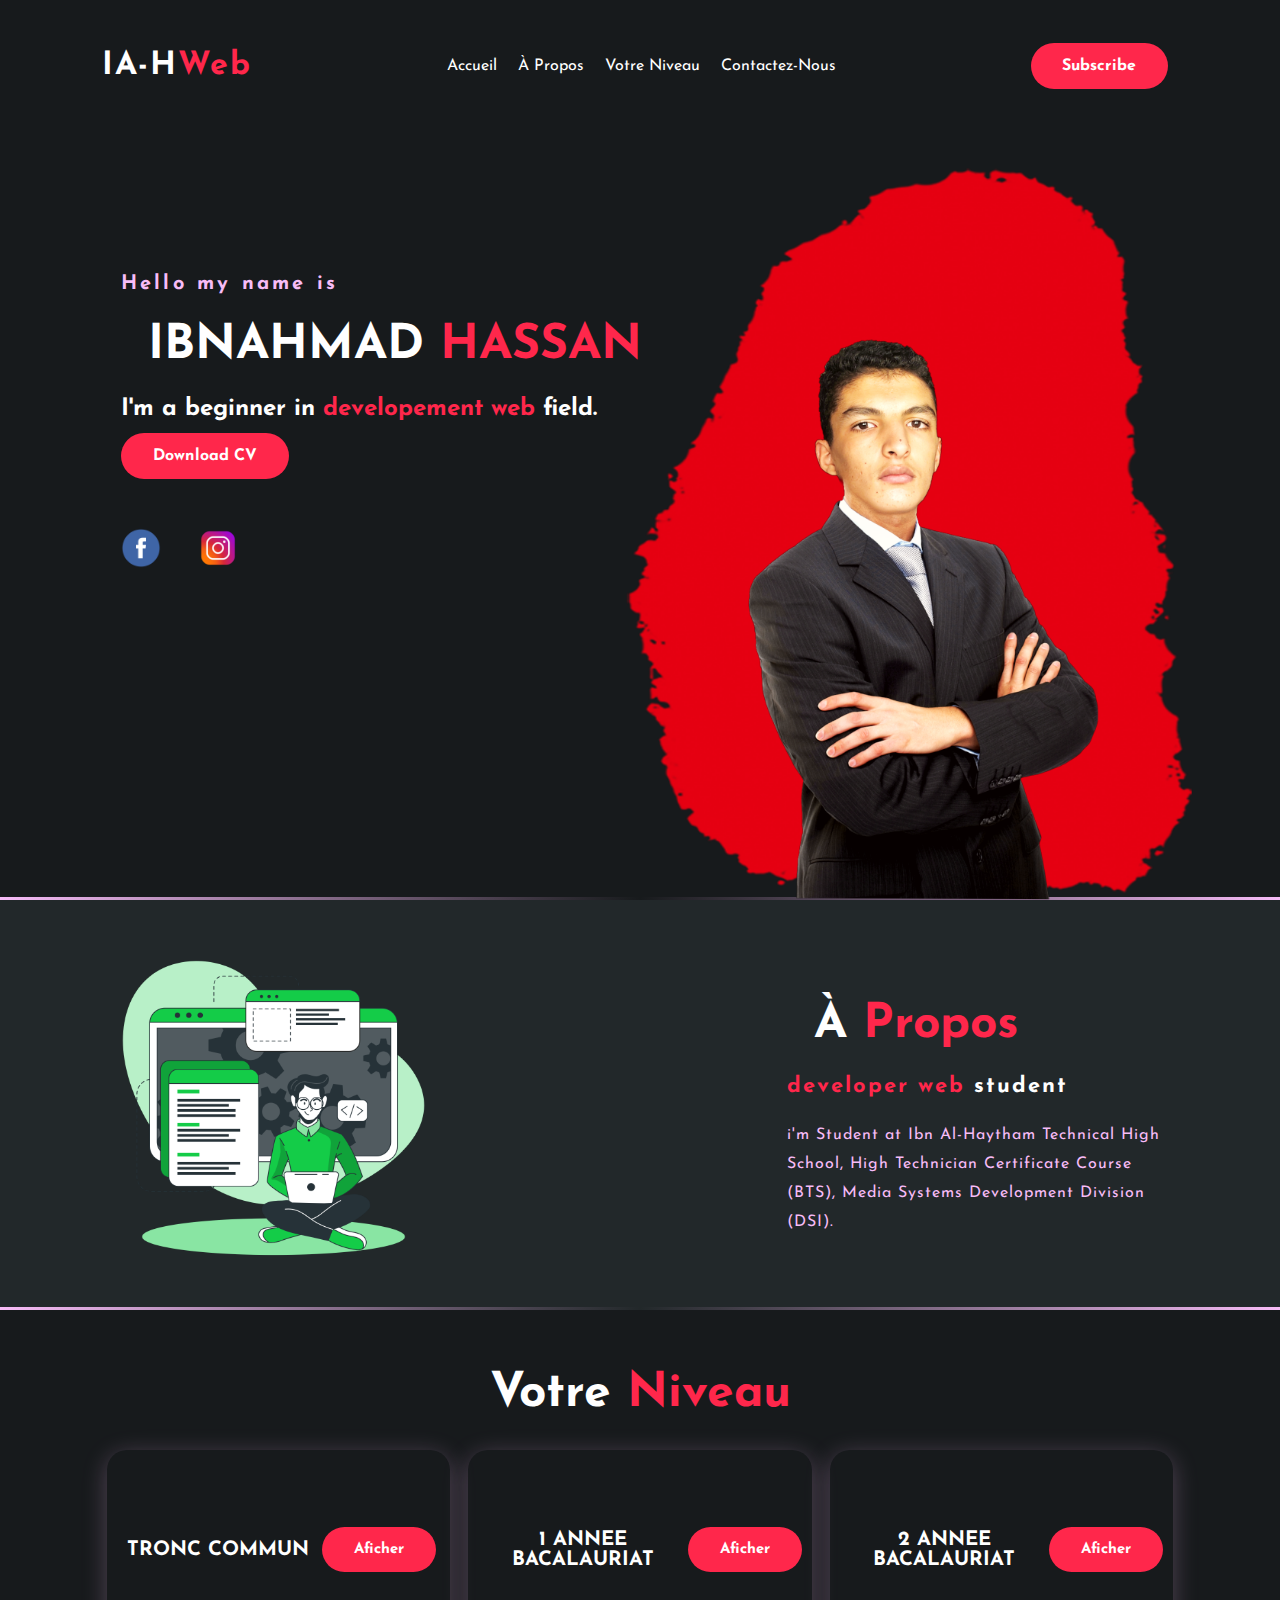
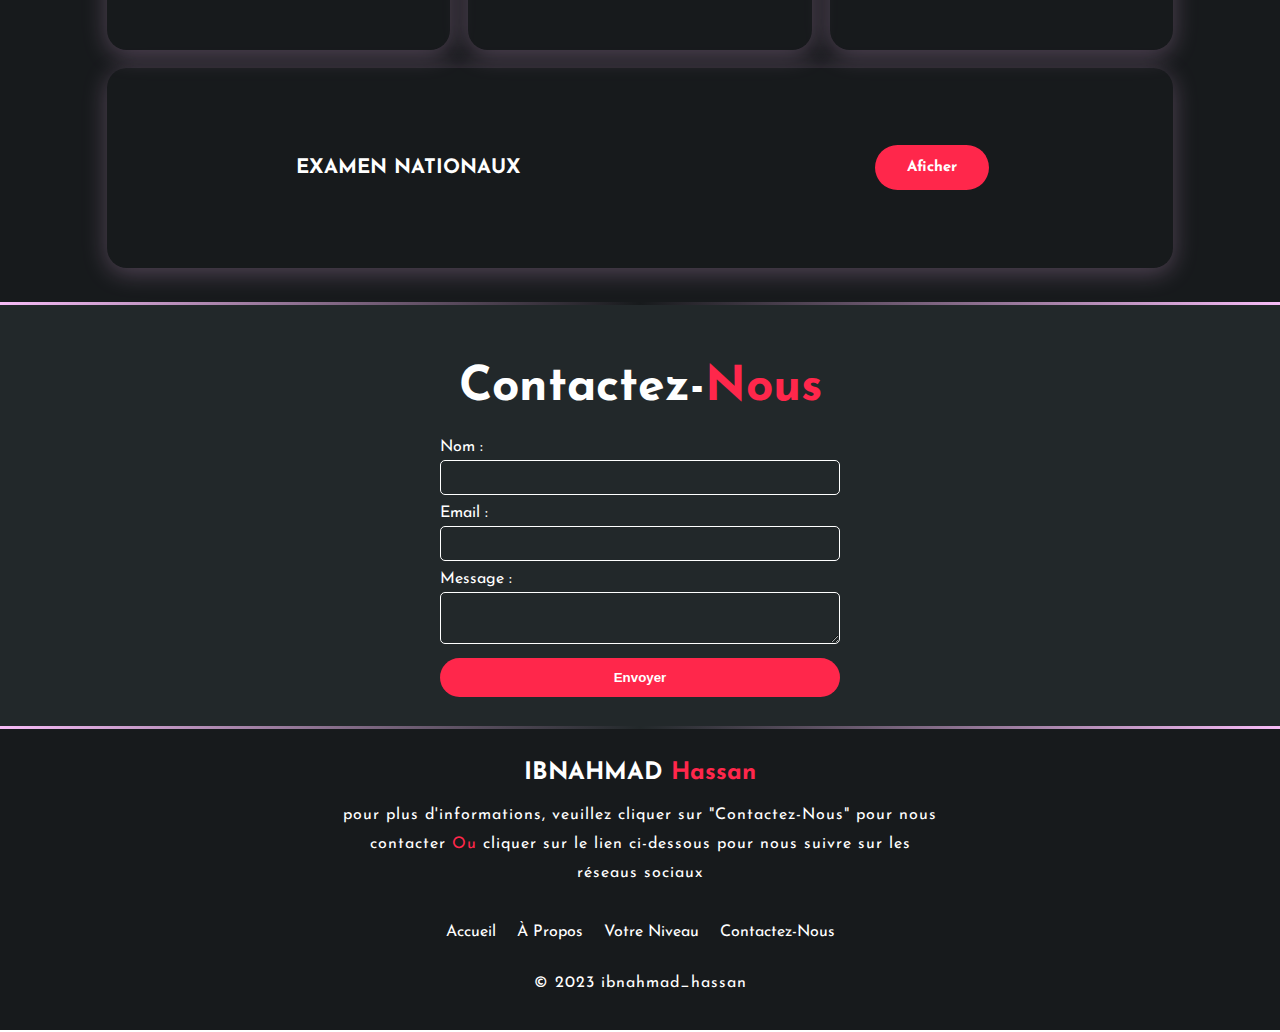
==== index.html @ e4cf6b68 "First commit" ====
<!DOCTYPE html>
<html lang="en">
  <head>
    <meta charset="UTF-8" />
    <meta http-equiv="X-UA-Compatible" content="IE=edge" />
    <meta name="viewport" content="width=device-width, initial-scale=1.0" />
    <title>Hassan IBNAHMAD</title>
    <meta
      name="description"
      content="ibn al haitham technecal high scool ouarzazate..."
    />
    <meta
      name="keywords"
      content="ibnahmad hassan , ibn al haitham technecal high scool ouarzazate, simolife , html, css,javascript,c,c++"
    />
    <link rel="stylesheet" href="style.css" />
    <link rel="icon" href="Home/icons/icon1.ico " />
    <link
      href="https://fonts.googleapis.com/css2?family=Josefin+Sans:ital,wght@0,100;0,200;0,300;0,400;0,500;0,600;1,700&display=swap"
      rel="stylesheet"
    />

    <link
      rel="stylesheet"
      href="https://cdnjs.cloudflare.com/ajax/libs/animate.css/4.1.1/animate.min.css"
    />
  </head>
  <body>
    <section class="Home" id="home">
      <nav>
        <h2>IA-H<span>Web</span></h2>
        <ul class="nav-links menu">
          <li><a href="#home">Accueil</a></li>
          <li><a href="#About">À propos</a></li>
          <li><a href="#Niveau">Votre Niveau</a></li>
          <li><a href="#contact">Contactez-Nous</a></li>
        </ul>
        <ul>
          <a href="#" class="btn">Subscribe</a>
          <!-- <li><a href="#contact" class="btn">Contactez-Nous</a></li> -->
        </ul>
        <button class="humberger">
          <span class="bar"></span>
          <span class="bar"></span>
          <span class="bar"></span>
        </button>
      </nav>
      <div class="content">
        <div class="contenair-textes animate__animated animate__zoomIn">
          <h4>Hello my name is</h4>
          <h1>IBNAHMAD <span>HASSAN</span></h1>
          <h3>I'm a beginner in <span>developement web</span> field.</h3>
          <a href="#" class="btn">Download CV</a>
          <div class="social">
            <a
              href="https://www.facebook.com/hassan.ibnahmad.3/"
              target="_blank"
              ><img src="/Home/icons/facebook_icon-icons.com_59205.png" alt=""
            /></a>
            <a href="https://www.instagram.com/ibnahmad_hassan/" target="_blank"
              ><img src="/Home/icons/3721672-instagram_108066.png" alt=""
            /></a>
          </div>
        </div>
        <div class="contenaire-images animate__animated animate__zoomIn">
          <img src="Home/images/red shap.png" alt="" class="shape" />
          <img src="Home/images/pic.png" alt="" class="pic" />
        </div>
      </div>
    </section>
    <section class="About" id="About">
      <div class="contenaire-images animate__animated animate__zoomIn">
        <img src="Home/images/Developer activity-bro.png" alt="" />
      </div>
      <div class="cantenaire-textes">
        <h1>À <span>Propos</span></h1>
        <h5><span>developer web</span> student</h5>
        <p>
          i'm Student at Ibn Al-Haytham Technical High School, High Technician
          Certificate Course (BTS), Media Systems Development Division (DSI).
        </p>
      </div>
    </section>
    <section class="Niveau" id="Niveau">
      <h1>Votre <span>Niveau</span></h1>
      <div class="cards">
        <div class="card">
          <h2>TRONC COMMUN</h2>
          <a href="Matiere/Matiere TC.html" target="_blank" class="btn"
            >aficher
          </a>
        </div>
        <div class="card">
          <h2>1 ANNEE BACALAURIAT</h2>
          <a href="Matiere/Matiere 1BAC.html" target="_blank" class="btn"
            >aficher
          </a>
        </div>
        <div class="card">
          <h2>2 ANNEE BACALAURIAT</h2>
          <a href="Matiere/Matiere 2BAC.html" target="_blank" class="btn"
            >aficher
          </a>
        </div>
        <div class="card">
          <h2>EXAMEN NATIONAUX</h2>
          <a href="Matiere/Examens.html" target="_blank" class="btn"
            >aficher
          </a>
        </div>
      </div>
    </section>

    <section id="contact">
      <h1>Contactez-<span>Nous</span></h1>
      <form id="contactForm">
        <label for="name">Nom :</label>
        <input type="text" id="name" name="name" required />

        <label for="email">Email :</label>
        <input type="email" id="email" name="email" required />

        <label for="message">Message :</label>
        <textarea id="message" name="message" required></textarea>

        <button type="submit" class="btn">Envoyer</button>
      </form>
    </section>

    <footer>
      <div class="content-footer">
        <h2>IBNAHMAD <span>Hassan</span></h2>
        <p>
          pour plus d'informations, veuillez cliquer sur "Contactez-Nous" pour
          nous contacter <span>Ou</span> cliquer sur le lien ci-dessous pour
          nous suivre sur les réseaus sociaux
        </p>
        <nav>
          <ul>
            <li><a href="#home">Accueil</a></li>
            <li><a href="#About">À propos</a></li>
            <li><a href="#Niveau">Votre Niveau</a></li>
            <li><a href="#contact">Contactez-Nous</a></li>
          </ul>
        </nav>
        <p>&copy; 2023 ibnahmad_hassan</p>
      </div>
    </footer>

    <script>
      // au moment de click sur le humberger kaydir dakxi li kayne f 'active'
      const menuHamburger = document.querySelector(".humberger");
      const navLinks = document.querySelector(".nav-links");

      menuHamburger.addEventListener("click", () => {
        menuHamburger.classList.toggle("active");
        navLinks.classList.toggle("active");
      });

      document.querySelectorAll(".menu").forEach((n) =>
        n.addEventListener("click", () => {
          menuHamburger.classList.remove("active");
          navLinks.classList.remove("active");
        })
      );
    </script>
  </body>
</html>
---- style.css ----
:root {
  --primarycolor: #ff274b;
  --secondarycolor: #f7bcf7;
  --lighcolor: #ffffff;
  --bgcolor-1: #171a1c;
  --bgcolor-2: #22282a;
  --padding: 8%;
}

* {
  margin: 0;
  padding: 0;
  box-sizing: border-box;
  scroll-behavior: smooth;
}
html {
  font-family: "Josefin Sans", sans-serif;
  font-size: 16px;
  color: var(--lighcolor);
}

section {
  position: relative;
  padding: 0 10px 0 0;
}

section:before {
  content: "";
  position: absolute;
  bottom: 0;
  left: 50%;
  width: 100%;
  height: 3px;
  background: linear-gradient(
    to right,
    var(--secondarycolor),
    transparent,
    var(--secondarycolor)
  );
  transform: translateX(-50%);
}

.Home {
  width: 100%;
  height: 100vh;
  background-color: var(--bgcolor-1);
  display: flex;
  flex-direction: column;
}
span {
  color: var(--primarycolor);
}
nav h2 {
  font-size: 2rem;
  letter-spacing: 0.12rem;
  cursor: pointer;
}
nav {
  padding-top: 2.8rem;
  padding-left: var(--padding);
  padding-right: var(--padding);
  display: flex;
  justify-content: space-between;
  align-items: center;
  z-index: 10;
}

nav ul li {
  list-style: none;
  display: inline-block;
  margin: 0.8rem 0.5rem;
}
nav ul li a {
  color: var(--lighcolor);
  text-decoration: none;
  text-transform: capitalize;
  transition: 0.4s;
}
nav ul li a:hover {
  color: var(--primarycolor);
}
.humberger {
  display: none;
}

.btn {
  background-color: var(--primarycolor);
  color: var(--lighcolor);
  text-decoration: none;
  font-weight: bold;
  padding: 0.81rem 1.87rem;
  border-radius: 30px;
  border: 2px solid transparent;
  transition: 0.4s;
}
.btn:hover {
  background-color: transparent;
  border: 2px solid var(--primarycolor);
}
.content {
  flex-grow: 1;
  padding: 0 var(--padding);
  display: flex;
  align-items: center;
  justify-content: space-between;
  justify-content: center;
}
h1 {
  font-size: 3rem;
  margin: 1.7rem;
}
h3 {
  font-size: 1.5rem;
  margin-bottom: 1.7rem;
}
h4 {
  font-size: 1.25rem;
  letter-spacing: 0.2rem;
  color: var(--secondarycolor);
}
.contenair-textes {
  position: relative;
  bottom: 70px;
}
.social {
  margin-top: 4rem;
}
.social img {
  margin-right: 2rem;
  width: 2.5rem;
  transition: 0.4s;
}
.social img:hover {
  transform: scale(1.2);
}
.Home .contenaire-images {
  width: 45%;
  height: 90%;
  position: relative;
  align-self: flex-end;
}
.Home .contenaire-images img {
  position: absolute;
  bottom: 0;
  height: 100%;
  left: 50%;
  transform: translateX(-50%);
  transition: 0.4s;
}

.Home .contenaire-images:hover .shape {
  bottom: 45px;
}
.Home .contenaire-images:hover .pic {
  left: 46%;
}

.About {
  background-color: var(--bgcolor-2);
  /* background-image: url(../images/wave-haikei.png);
  background-repeat: no-repeat;
  background-size: cover; */
  padding: 2rem var(--padding);
  display: flex;
  align-items: center;
  justify-content: space-around;
}
.About .contenaire-images img {
  width: 50%;
}
.About.contenair-textes {
  width: 35%;
}
p {
  color: var(--secondarycolor);
  letter-spacing: 1px;
  line-height: 1.8rem;
  font-size: 1rem;
}
h5 {
  font-size: 1.37rem;
  margin-bottom: 1.5rem;
  letter-spacing: 2px;
}
footer {
  padding: 2rem var(--padding);
  background-color: var(--bgcolor-1);
}
footer .content-footer {
  display: flex;
  flex-direction: column;
  align-items: center;
  justify-content: center;
}
footer .content-footer p {
  color: var(--lighcolor);
  text-align: center;
  width: 600px;
  margin-top: 1rem;
}
footer nav {
  padding-top: 1.5rem;
}

.card {
  width: 190px;
  height: 200px;
  position: relative;
  display: flex;
  place-content: center;
  place-items: center;
  border-radius: 20px;
  box-shadow: 0 5px 25px #f7bcf744;
  flex: 1 0 340px;
  padding: 10px;
  margin: 5px;
  justify-content: space-around;
  transition: 0.5s ease;
}
.card:hover {
  background-color: #000;
  transform: scale(1.03);
}

.card h2 {
  color: white;
  font-size: 2em;
  text-align: center;
}
.card a {
  font-size: 15px;
  text-transform: capitalize;
}
@keyframes rotBGimg {
  from {
    transform: rotate(0deg);
  }

  to {
    transform: rotate(360deg);
  }
}

.Niveau {
  background-color: #171a1c;
  align-items: center;
  font-size: 10px;
  padding: 2rem var(--padding);
}
.Niveau H1 {
  text-align: center;
}
.cards {
  display: flex;
  flex-wrap: wrap;
  gap: 8px;
  justify-content: center;
  align-items: center;
}
.card h2 {
  padding: 5px;
}
/* ----------------------------------Contact-------------------------------------- */
#contact {
  background-color: var(--bgcolor-2);
  padding: 2rem var(--padding);
}

#contact H1 {
  text-align: center;
}

#contactForm {
  max-width: 400px;
  margin: auto;
}

#contactForm label {
  display: block;
  margin-bottom: 5px;
}

#contactForm input,
#contactForm textarea {
  width: 100%;
  padding: 8px;
  margin-bottom: 10px;
  box-sizing: border-box;
  background-color: var(--bgcolor-2);
  border: 0.3px solid var(--lighcolor);
  border-radius: 5px;
  outline: none;
  color: #ffffff;
  font-size: 15px;
}

#contactForm button {
  color: white;
  padding: 10px;
  border: none;
  cursor: pointer;
  border: 2px solid transparent;
  width: 100%;
  transition: 0.4s;
}

#contactForm button:hover {
  background-color: transparent;
  border: 2px solid var(--primarycolor);
}

:root {
  --breakpoint-tablet: 768px;
  --breakpoint-mobile: 480px;
}

.bar {
  display: block;
  width: 30px;
  height: 4px;
  background-color: var(--lighcolor);
  border-radius: 6px;
  transform-origin: 0 0;
  transition: 0.4s;
  margin: 5px;
}
.humberger {
  display: none;
  position: relative;
  appearance: none;
  border: none;
  outline: none;
  background: none;
  cursor: pointer;
  user-select: none;
  float: right;
  margin-top: 15px;
  margin-left: 0px;
}
/* Styles pour tablettes (largeur d'écran entre 480px et 1200) */
@media screen and (min-width: 480px) and (max-width: 1200px) {
  html {
    font-size: 14px;
  }
  .Home .contenaire-images,
  .About .contenaire-images {
    display: none;
  }
}
/* Styles pour tablettes (largeur d'écran entre 480px et 768px) */
@media screen and (min-width: 480px) and (max-width: 768px) {
  .content {
    padding: 0 5%;
  }
  .Home .contenaire-images,
  .About .contenaire-images {
    display: none;
  }
  .About.contenair-textes {
    width: 100%;
    text-align: center;
  }
  nav .nav-links {
    position: absolute;
    background-color: var(--bgcolor-1);
    width: 100%;
    height: -100vh;
    left: 0;
    top: 0;
    display: flex;
    justify-content: center;
    align-items: center;
    margin-top: -100%;
    transition: all 0.5s ease;
  }

  .nav-links.active {
    /* ... */
    margin-top: 0; /* ... */
  }

  nav .humberger {
    display: block;
    cursor: pointer;
  }

  nav .humberger.active .bar:nth-child(2) {
    opacity: 0;
    transform: translateX(15px);
  }
  nav .humberger.active .bar:nth-child(1) {
    transform: translateY(0px) rotate(45deg);
  }
  nav .humberger.active .bar:nth-child(3) {
    transform: translate(-3px, 3px) rotate(-45deg);
  }

  nav .humberger.active .bar {
    background-color: var(--primarycolor);
  }

  nav .nav-links {
    display: flex;
    flex-direction: column;
    align-items: center;
    justify-content: center;
  }
  nav .nav-links li {
    margin: 30px 0;
  }
}

/* Styles pour mobiles (largeur d'écran inférieure à 480px) */
@media screen and (max-width: 480px) {
  html {
    font-size: 12px;
  }

  nav .nav-links {
    position: absolute;
    background-color: var(--bgcolor-1);
    width: 100%;
    height: -100vh;
    left: 0;
    top: 0;
    display: flex;
    justify-content: center;
    align-items: center;
    margin-top: -100%;
    transition: all 0.5s ease;
  }

  .nav-links.active {
    /* ... */
    margin-top: 0; /* ... */
  }

  nav .humberger {
    display: block;
    cursor: pointer;
  }

  nav .humberger.active .bar:nth-child(2) {
    opacity: 0;
    transform: translateX(15px);
  }
  nav .humberger.active .bar:nth-child(1) {
    transform: translateY(0px) rotate(45deg);
  }
  nav .humberger.active .bar:nth-child(3) {
    transform: translate(-3px, 3px) rotate(-45deg);
  }

  nav .humberger.active .bar {
    background-color: var(--primarycolor);
  }

  nav .nav-links {
    display: flex;
    flex-direction: column;
    align-items: center;
    justify-content: center;
  }
  nav .nav-links li {
    margin: 30px 0;
  }

  .Home .contenaire-images,
  .About .contenaire-images {
    display: none;
  }
  .About.contenair-textes {
    width: 100%;
    text-align: center;
  }
  footer .content-footer p {
    width: 100%;
  }
  footer nav {
    padding-top: 1rem;
  }
  .cards {
    gap: 16px;
  }
  .card {
    width: 100%;
  }
  #contactForm {
    max-width: 100%;
  }
}
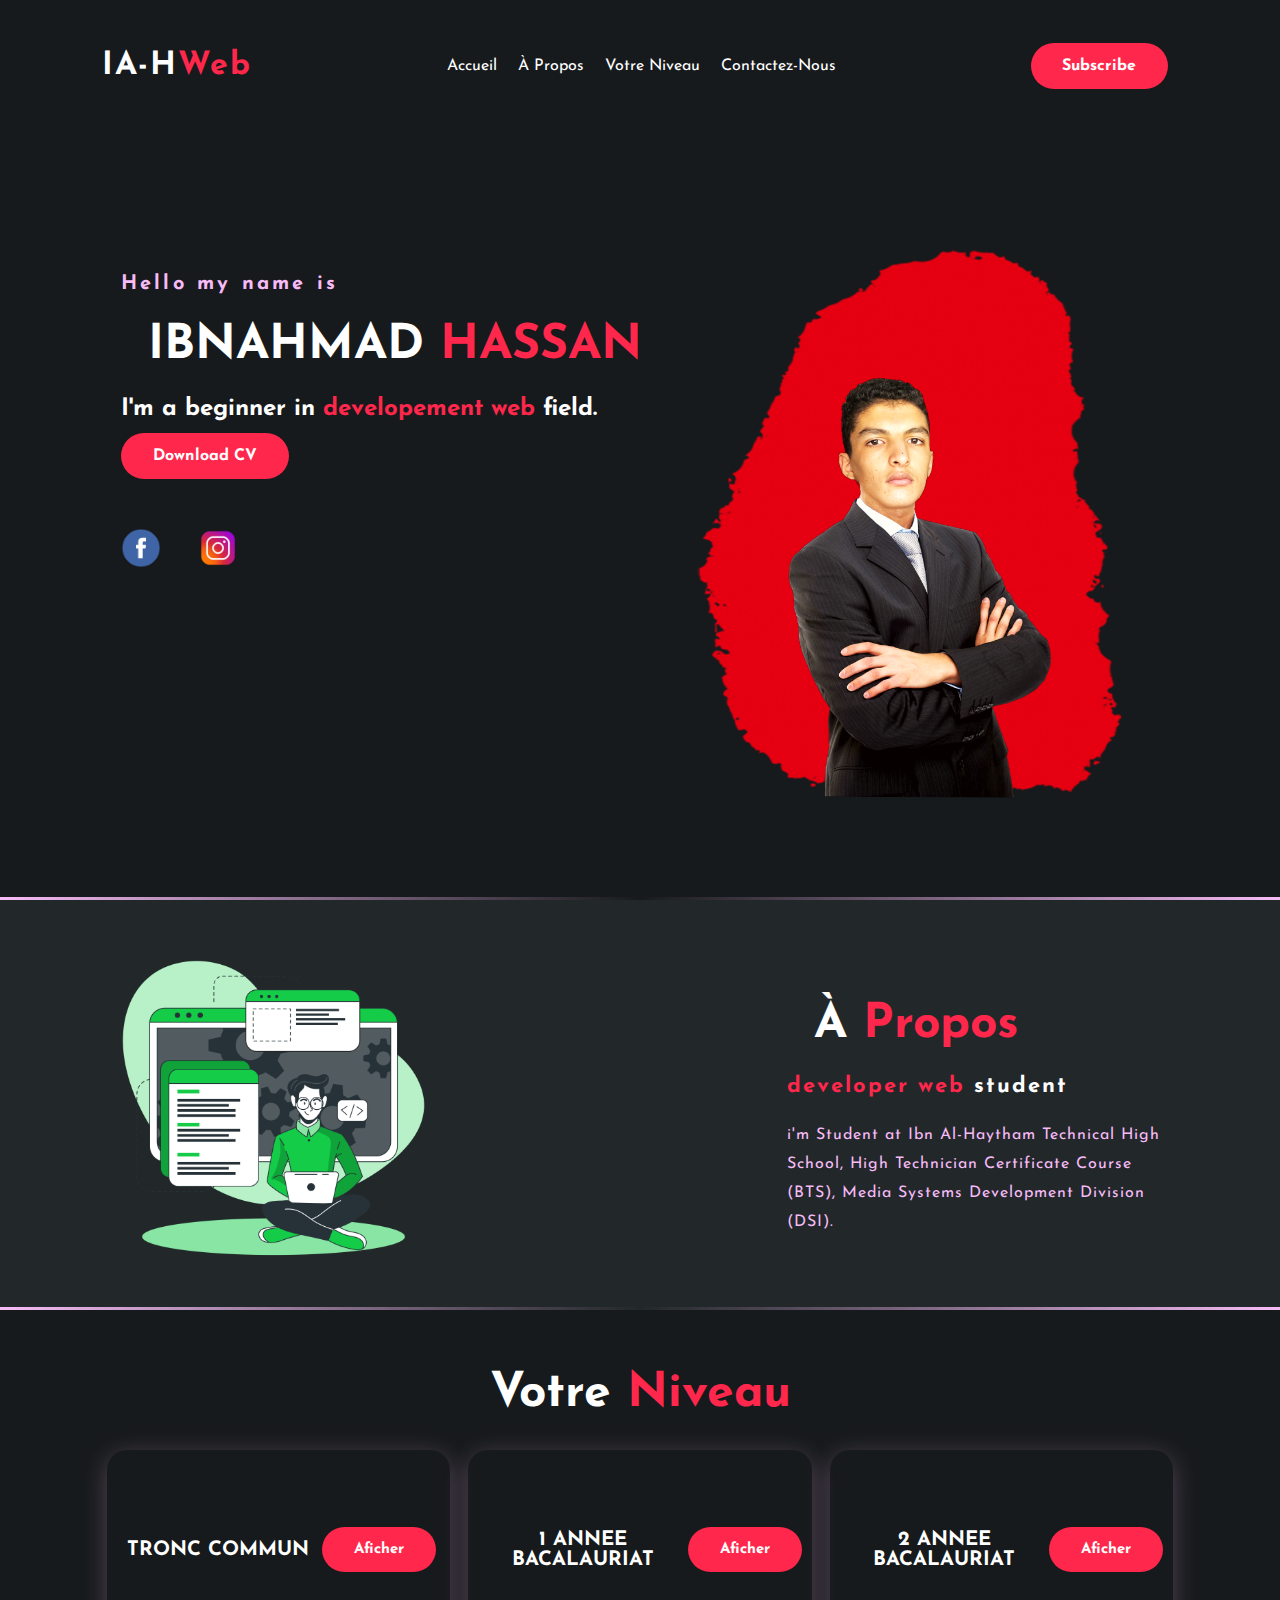
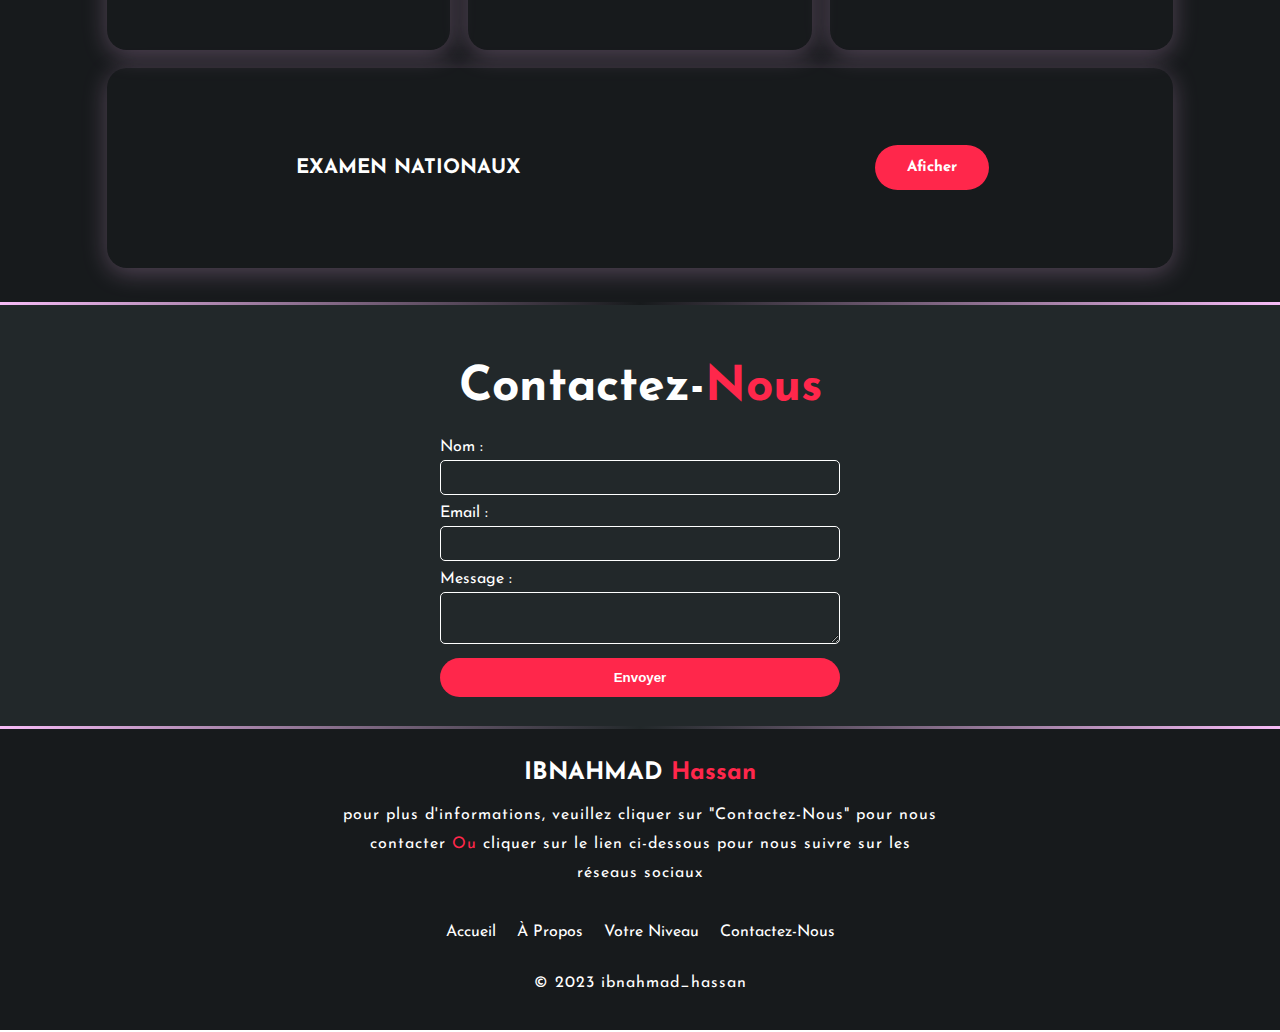
==== commit cd6c3c11: "First Commit" ====
--- a/index.html
+++ b/index.html
@@ -55,10 +55,10 @@
             <a
               href="https://www.facebook.com/hassan.ibnahmad.3/"
               target="_blank"
-              ><img src="/Home/icons/facebook_icon-icons.com_59205.png" alt=""
+              ><img src="Home/icons/facebook_icon-icons.com_59205.png" alt=""
             /></a>
             <a href="https://www.instagram.com/ibnahmad_hassan/" target="_blank"
-              ><img src="/Home/icons/3721672-instagram_108066.png" alt=""
+              ><img src="Home/icons/3721672-instagram_108066.png" alt=""
             /></a>
           </div>
         </div>
--- a/style.css
+++ b/style.css
@@ -99,7 +99,7 @@
 }
 .content {
   flex-grow: 1;
-  padding: 0 var(--padding);
+  padding: var(--padding);
   display: flex;
   align-items: center;
   justify-content: space-between;
@@ -342,6 +342,12 @@
   html {
     font-size: 14px;
   }
+
+  .content {
+    padding: var(--padding);
+    margin: 10px;
+  }
+
   .Home .contenaire-images,
   .About .contenaire-images {
     display: none;
@@ -350,8 +356,14 @@
 /* Styles pour tablettes (largeur d'écran entre 480px et 768px) */
 @media screen and (min-width: 480px) and (max-width: 768px) {
   .content {
-    padding: 0 5%;
-  }
+    padding: var(--padding);
+    margin: 10px;
+  }
+
+  nav ul .btn {
+    display: none;
+  }
+
   .Home .contenaire-images,
   .About .contenaire-images {
     display: none;
@@ -416,6 +428,15 @@
     font-size: 12px;
   }
 
+  .content {
+    padding: var(--padding);
+    margin: 10px;
+  }
+
+  nav ul .btn {
+    display: none;
+  }
+
   nav .nav-links {
     position: absolute;
     background-color: var(--bgcolor-1);
